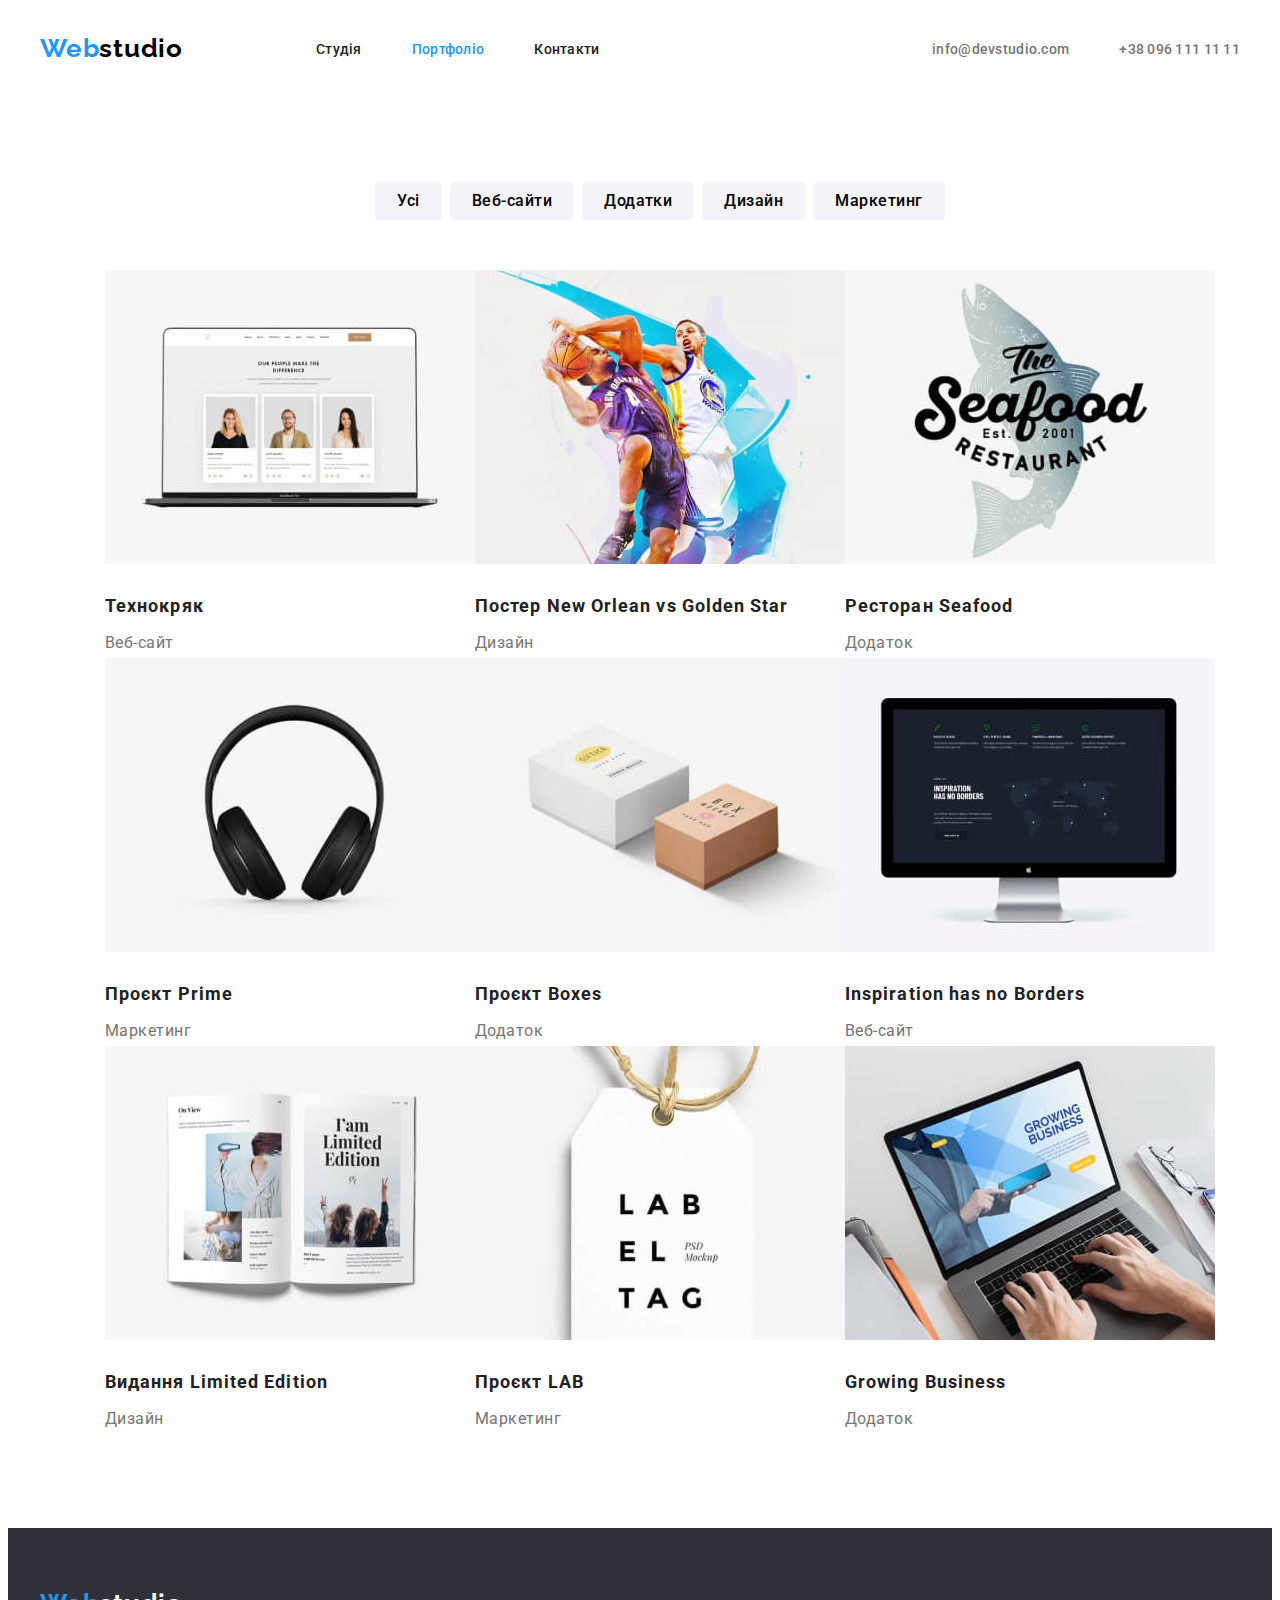
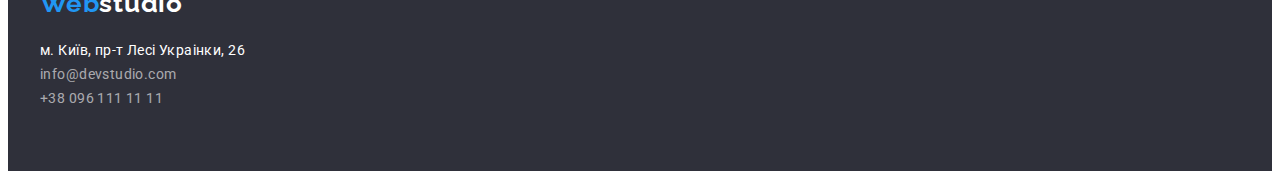
==== portfolio.html @ 60821e11 "Added 3-rd homework" ====
<!DOCTYPE html>
<html lang="uk">
  <head>
    <meta charset="UTF-8" />
    <meta http-equiv="X-UA-Compatible" content="IE=edge" />
    <meta name="viewport" content="width=device-width, initial-scale=1.0" />
    <title>Document</title>
    <link rel="preconnect" href="https://fonts.googleapis.com" />
    <link rel="preconnect" href="https://fonts.gstatic.com" crossorigin />
    <link
      href="https://fonts.googleapis.com/css2?family=Raleway:wght@700&family=Roboto:wght@400;500;700;900&display=swap"
      rel="stylesheet"
    />
    <link rel="stylesheet" href="./css/styles.css" />
  </head>
  <body>
    <header class="all-nav">
      <div class="all-nav-container container">
        <nav class="page-nav">
          <a class="all-logo-header" href="./index.html">
            <span class="logo-part">Web</span>studio</a
          >
          <ul class="nav-menu list">
            <li class="nav-item">
              <a class="main-nav-link" href="./index.html">Студія</a>
            </li>
            <li class="nav-item">
              <a class="main-nav-link current" href="./portfolio.html">Портфоліо</a>
            </li>
            <li class="nav-item"><a class="main-nav-link" href="#">Контакти</a></li>
          </ul>
        </nav>

        <ul class="contacts-container list">
          <li>
            <a class="side-nav-links" href="mailto:info@devstudio.com">info@devstudio.com</a>
          </li>
          <li><a class="side-nav-links" href="tel:+380961111111">+38 096 111 11 11</a></li>
        </ul>
      </div>
    </header>
    <main>
      <!-- Фильтр из кнопок -->
      <section class="hero-portfolio-section section">
        <div class="container">
          <!-- Убранный заголовок №2 -->
          <h1 class="visually-hidden">Фільтр кнопок</h1>
          <ul class="filter-btn-list list">
            <li><button class="filter-btn" type="button">Усі</button></li>
            <li><button class="filter-btn" type="button">Веб-сайти</button></li>
            <li><button class="filter-btn" type="button">Додатки</button></li>
            <li><button class="filter-btn" type="button">Дизайн</button></li>
            <li><button class="filter-btn" type="button">Маркетинг</button></li>
          </ul>
          <ul class="variant-menu list">
            <li>
              <img src="./images/techno-kryak.jpg" alt="Фото веб-сайту" />

              <h2 class="variant-title">Технокряк</h2>
              <p class="variant-description">Веб-сайт</p>
            </li>
            <li>
              <img src="./images/basket-poster.jpg" alt="Фото дизайну з баскетболу" />

              <h2 class="variant-title">Постер New Orlean vs Golden Star</h2>
              <p class="variant-description">Дизайн</p>
            </li>
            <li>
              <img src="./images/restaurant-poster.jpg" alt="Логотип ресторану" />

              <h2 class="variant-title">Ресторан Seafood</h2>
              <p class="variant-description">Додаток</p>
            </li>
            <li>
              <img src="./images/headphones.jpg" alt="Фото навушников" />

              <h2 class="variant-title">Проєкт Prime</h2>
              <p class="variant-description">Маркетинг</p>
            </li>
            <li>
              <img src="./images/box-project.jpg" alt="Фото з двома коробками" />

              <h2 class="variant-title">Проєкт Boxes</h2>
              <p class="variant-description">Додаток</p>
            </li>
            <li>
              <img src="./images/inspiration.jpg" alt="Фото іншого веб-сайту" />

              <h2 class="variant-title">Inspiration has no Borders</h2>
              <p class="variant-description">Веб-сайт</p>
            </li>
            <li>
              <img src="./images/book-release.jpg" alt="Дизайн книги" />

              <h2 class="variant-title">Видання Limited Edition</h2>
              <p class="variant-description">Дизайн</p>
            </li>
            <li>
              <img src="./images/project-lab.jpg" alt="Дизайн проекту" />

              <h2 class="variant-title">Проєкт LAB</h2>
              <p class="variant-description">Маркетинг</p>
            </li>
            <li>
              <img src="./images/growing-business.jpg" alt="Фото бізнес сайту" />

              <h2 class="variant-title">Growing Business</h2>
              <p class="variant-description">Додаток</p>
            </li>
          </ul>
        </div>
      </section>
    </main>
    <footer class="footer-section">
      <div class="footer-container container">
        <a class="all-logo-footer" href="index.html"><span class="logo-part">Web</span>studio</a>
        <address>
          <ul class="footer-list list">
            <li>
              <a
                class="adress"
                href="https://goo.gl/maps/CPtrU1FHBa2aNyZL9"
                target="_blank"
                rel="noopener noreferrer nofollow"
                >м. Київ, пр-т Лесі Украінки, 26</a
              >
            </li>
            <li><a class="contacts" href="mailto:info@devstudio.com">info@devstudio.com</a></li>
            <li><a class="contacts" href="tel:+380961111111">+38 096 111 11 11</a></li>
          </ul>
        </address>
      </div>
    </footer>
  </body>
</html>
---- css/styles.css ----
/* Preparations */
:root{
    /* Fonts */
    --paragraf-color:#757575;
    --headings-color:#212121;
    --additional-color:#FFFFFF;
    --hover-color:#2196F3;
    --logo-color:#000000;

    /* Background */

    --main-background:#FFFFFF;
    --fourth-section-background: #F5F5F5;
    --fourth-section-list:#F5F4FA;
    --additional-background:#2F303A;

    /* Buttons */
    --hero-btn-hover:#188CE8;
    --button-hover:#2196F3;
    --button-background:#F5F4FA;
}

body{
    font-family: 'Roboto', sans-serif;
    color: var(--paragraf-color);
    background-color: var(--main-background);

}
h1,h2,h3,h4,h5,h6,p,ul{
    margin-top: 0;
    margin-bottom: 0;
}

.section{
    padding-top: 94px;
    padding-bottom: 94px;
}
.container{
    width: 1200px;
    padding: 0px 15px;
    margin: 0 auto;
}


.visually-hidden {
    position: absolute;
    white-space: nowrap;
    width: 1px;
    height: 1px;
    overflow: hidden;
    border: 0;
    padding: 0;
    clip: rect(0 0 0 0);
    clip-path: inset(50%);
    margin: -1px;
}

/* Шапка */
.all-nav-container {
    display: flex;
    justify-content: space-between;
    align-items: center;
    height: 80px;

    border: 1px #ECECEC

}

.page-nav {
    display: flex;
    align-items: center;
    gap: 93px;
}

.nav-menu,
.contacts-container {
   display: flex;
   gap: 50px;

}

.all-logo-header{
        font-family: 'Raleway', sans-serif;
        font-weight: 700;
        font-size: 26px;
        line-height: 1.19;
        color: var(--logo-color);
        text-decoration: none;
        letter-spacing: 0.03em;
}
.logo-part{
 color: var(--hover-color);

}

.list{
    list-style-type: none;
}

.all-nav{
    background-color: var(--main-background);
}
.main-nav-link{
        font-weight: 500;
        font-size: 14px;
        line-height: 1.14;
        color: var(--headings-color);
        letter-spacing: 0.02em;
        text-decoration: none;
}

.main-nav-link:hover,
.main-nav-link:focus{
    color: var(--hover-color);
}
.current {
    color: var(--hover-color);

}
.side-nav-links{
        font-weight: 500;
        font-size: 14px;
        line-height: 1.14;
        color: var(--paragraf-color);
        letter-spacing: 0.02em;
        text-decoration: none;
}
.side-nav-links:hover,
.side-nav-links:focus {
    color: var(--hover-color);
}

/* Main Studio */

/* 1 (Hero) */

.hero-section{
        font-weight: 900;
        font-size: 44px;
        line-height: 1.36;
        text-align: center;
        letter-spacing: 0.06em;
        text-transform: uppercase;
        background-color: var(--additional-background);
        color: var(--additional-color);


}
.hero-container {
    height: 600px;
    padding: 200px ;
}
.hero-section-title {
    font-weight: 900;
    font-size: 44px;
    line-height: 1.36;
    text-align: center;
    letter-spacing: 0.06em;
    text-transform: uppercase;
    color: var(--additional-color);

    width: 696px;
    height: 120px; 
    margin-bottom: 30px;
    margin-right: auto;
    margin-left: auto;

}
.hero-btn{
        background-color: var(--button-hover);
        color: var(--additional-color);
        font-weight: 700;
        font-size: 16px;
        line-height: 1.88;
        text-align: center;
        letter-spacing: 0.06em;
        border-radius: 4px;
        border: 0;
        cursor: pointer;
        font-family: inherit;

        width: 216px;
        height: 50px;
        
}
.hero-btn:hover,
.hero-btn:focus{
   background-color: var(--hero-btn-hover);
}

/* 2 */

.second-section{
    background-color: var(--main-background);
}
 
.second-section-list{
        font-size: 14px;
        line-height: 1.71;   
        letter-spacing: 0.03em;
        color: var(--paragraf-color);

        display: flex;
        align-items: center;
        justify-content: center;
        gap: 30px;
       
}
.second-section-title{
        color: var(--headings-color);
        font-size: 14px;
        line-height: 1.14;
        letter-spacing: 0.03em;
        text-transform: uppercase;

        margin-bottom: 10px;
}

/* 3 */

.third-section{
     background-color: var(--main-background);
}
.third-section-list{
    display: flex;
    align-items: center;
    justify-content: center;
    gap: 30px;
}

.third-section-title{
        font-size: 36px;
        line-height: 1.16;
        text-align: center;
        letter-spacing: 0.03em;
        color: var(--headings-color);

        margin-bottom: 50px;
}

/* 4 */
.fourth-section{
    background-color: var(--fourth-section-list);
}
.fourth-section-list{
    display: flex;
    justify-content: center;
    align-items: center;
    gap: 30px;

}
.fourth-section-item{
    background-color: var(--main-background);
    padding-top: 30px;
    padding-bottom: 10px;
}
.fourth-section-item h3{
    margin-bottom: 10px;
}
.fourth-section-title{
        font-size: 36px;
        line-height: 1.16;
        text-align: center;
        letter-spacing: 0.03em;
        color: var(--headings-color);

        margin-bottom: 50px;
}
.fourth-sub-title{
        font-weight: 500;
        font-size: 16px;
        line-height: 1.18;
        text-align: center;
        letter-spacing: 0.03em;
        color: var(--headings-color);
}
.describe-list{
        font-size: 16px;
        line-height: 1.18;
        text-align: center;
        letter-spacing: 0.03em;
}

/* Footer */
.footer-container{
    display: flex;
    flex-direction: column;
    padding-top: 60px;
    padding-bottom: 60px;

}
.footer-list{
    padding-left: 0;
}
.footer-list:not(:last-child){
    margin-bottom: 9px;
}
.all-logo-footer{
        font-family: 'Raleway', sans-serif;
        font-weight: 700;
        font-size: 26px;
        line-height: 1.19;
        letter-spacing: 0.03em;
        color: var(--additional-color);
        text-decoration: none;

        margin-bottom: 20px;
}

.footer-section{
        background-color: var(--additional-background);
}
.adress{
    font-size: 14px;
    line-height: 1.71;
    letter-spacing: 0.03em;
    color: var(--additional-color);
    text-decoration: none;
    font-style: normal;
}
.adress:hover,
.adress:focus {
    color: var(--hover-color);
}
.contacts{
    font-size: 14px;
    line-height: 1.71;
    letter-spacing: 0.03em;
    color: rgba(255, 255, 255, 0.6);
    text-decoration: none;
    font-style: normal;
}
.contacts:hover,
.contacts:focus {
    color: var(--hover-color);
}



/* Main Portfolio */
.hero-portfolio-section{
    border-color: var(--main-background);
}
.filter-btn-list{
    display: flex;
    justify-content: center;
    align-items: center;
    gap: 8px;
    margin-bottom: 50px;
}
.filter-btn{
    font-weight: 500;
    font-size: 16px;
    line-height: 1.62;
    text-align: center;
    letter-spacing: 0.03em;
    background-color: var(--button-background);
    border-radius: 4px;
    border: 0;
    cursor: pointer;
    font-family: inherit;

    padding: 6px 22px;
}
.filter-btn:hover,
.filter-btn:focus{
    background-color: var(--button-hover);
    color: var(--additional-color);

}
.variant-menu{
    display: flex;
     flex-wrap: wrap;
    justify-content: center;
    align-items: center;
    flex-basis: calc((100%-2*30)/3);
}
.variant-menu img{
    margin-bottom: 20px;
}
.variant-menu h2{
    margin-bottom: 4px;
}


.variant-title{
        font-size: 18px;
        line-height: 2;
        letter-spacing: 0.06em;
        color:var(--headings-color);
}

.variant-description{
        font-size: 16px;
        line-height: 1.88;
        letter-spacing: 0.03em;
        color: var(--paragraf-color);
}
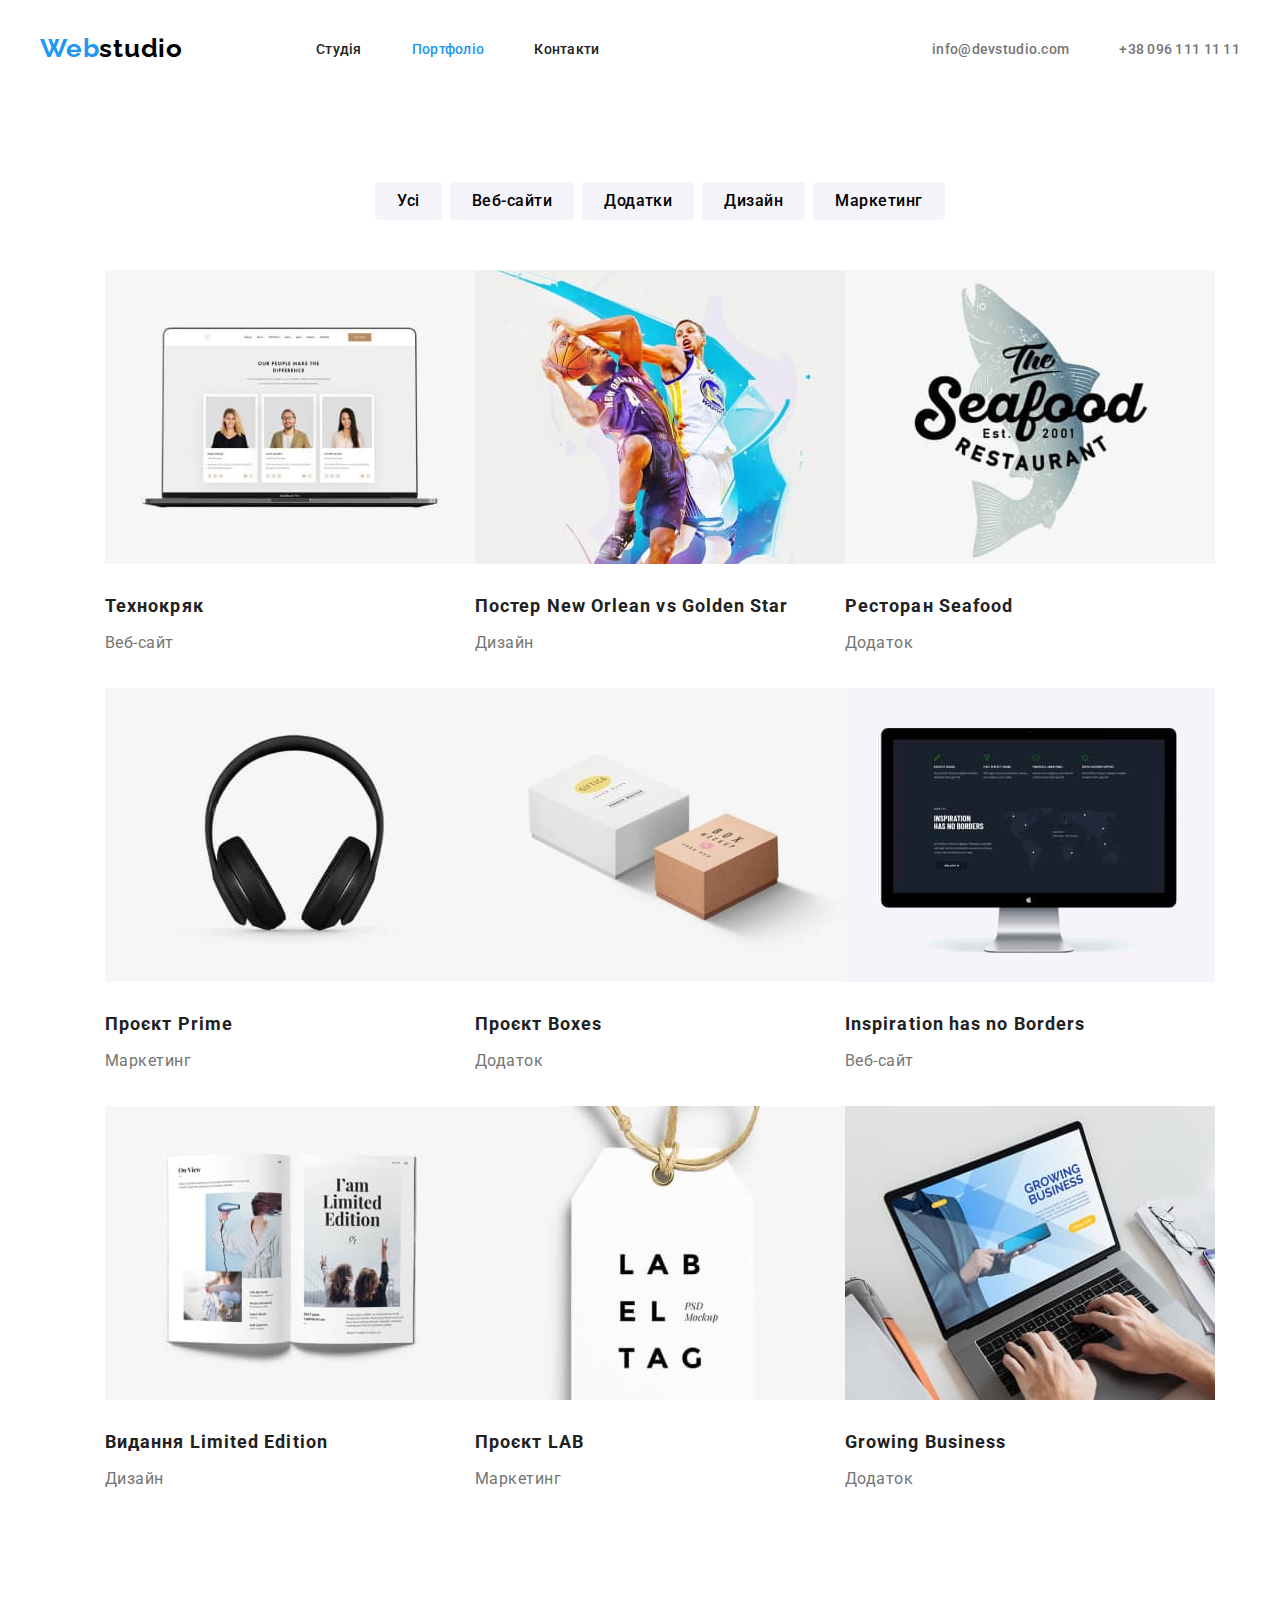
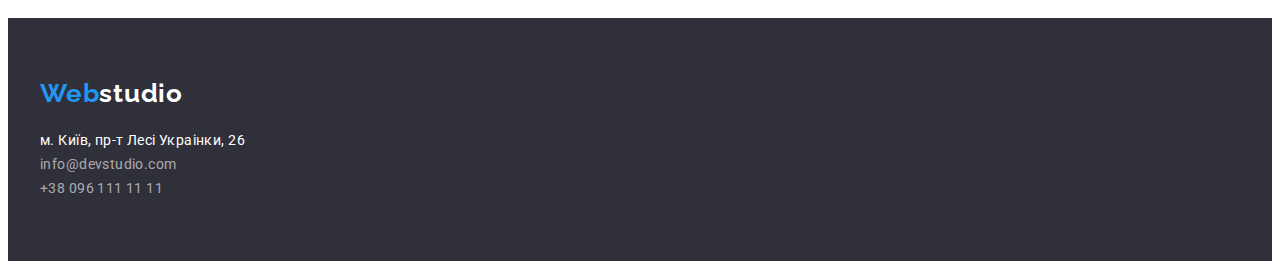
==== commit ffd3e4f1: "added 3-rd h/w" ====
--- a/portfolio.html
+++ b/portfolio.html
@@ -53,55 +53,55 @@
             <li><button class="filter-btn" type="button">Маркетинг</button></li>
           </ul>
           <ul class="variant-menu list">
-            <li>
+            <li class="variant-menu-item">
               <img src="./images/techno-kryak.jpg" alt="Фото веб-сайту" />
 
               <h2 class="variant-title">Технокряк</h2>
               <p class="variant-description">Веб-сайт</p>
             </li>
-            <li>
+            <li class="variant-menu-item">
               <img src="./images/basket-poster.jpg" alt="Фото дизайну з баскетболу" />
 
               <h2 class="variant-title">Постер New Orlean vs Golden Star</h2>
               <p class="variant-description">Дизайн</p>
             </li>
-            <li>
+            <li class="variant-menu-item">
               <img src="./images/restaurant-poster.jpg" alt="Логотип ресторану" />
 
               <h2 class="variant-title">Ресторан Seafood</h2>
               <p class="variant-description">Додаток</p>
             </li>
-            <li>
+            <li class="variant-menu-item">
               <img src="./images/headphones.jpg" alt="Фото навушников" />
 
               <h2 class="variant-title">Проєкт Prime</h2>
               <p class="variant-description">Маркетинг</p>
             </li>
-            <li>
+            <li class="variant-menu-item">
               <img src="./images/box-project.jpg" alt="Фото з двома коробками" />
 
               <h2 class="variant-title">Проєкт Boxes</h2>
               <p class="variant-description">Додаток</p>
             </li>
-            <li>
+            <li class="variant-menu-item">
               <img src="./images/inspiration.jpg" alt="Фото іншого веб-сайту" />
 
               <h2 class="variant-title">Inspiration has no Borders</h2>
               <p class="variant-description">Веб-сайт</p>
             </li>
-            <li>
+            <li class="variant-menu-item">
               <img src="./images/book-release.jpg" alt="Дизайн книги" />
 
               <h2 class="variant-title">Видання Limited Edition</h2>
               <p class="variant-description">Дизайн</p>
             </li>
-            <li>
+            <li class="variant-menu-item">
               <img src="./images/project-lab.jpg" alt="Дизайн проекту" />
 
               <h2 class="variant-title">Проєкт LAB</h2>
               <p class="variant-description">Маркетинг</p>
             </li>
-            <li>
+            <li class="variant-menu-item">
               <img src="./images/growing-business.jpg" alt="Фото бізнес сайту" />
 
               <h2 class="variant-title">Growing Business</h2>
--- a/css/styles.css
+++ b/css/styles.css
@@ -373,7 +373,8 @@
      flex-wrap: wrap;
     justify-content: center;
     align-items: center;
-    flex-basis: calc((100%-2*30)/3);
+     flex-basis: calc((100%-2*30)/3); 
+    margin-bottom: 30px;
 }
 .variant-menu img{
     margin-bottom: 20px;
@@ -381,6 +382,11 @@
 .variant-menu h2{
     margin-bottom: 4px;
 }
+.variant-menu-item:nth-child(-n+6){
+    margin-bottom: 30px;
+
+}
+
 
 
 .variant-title{
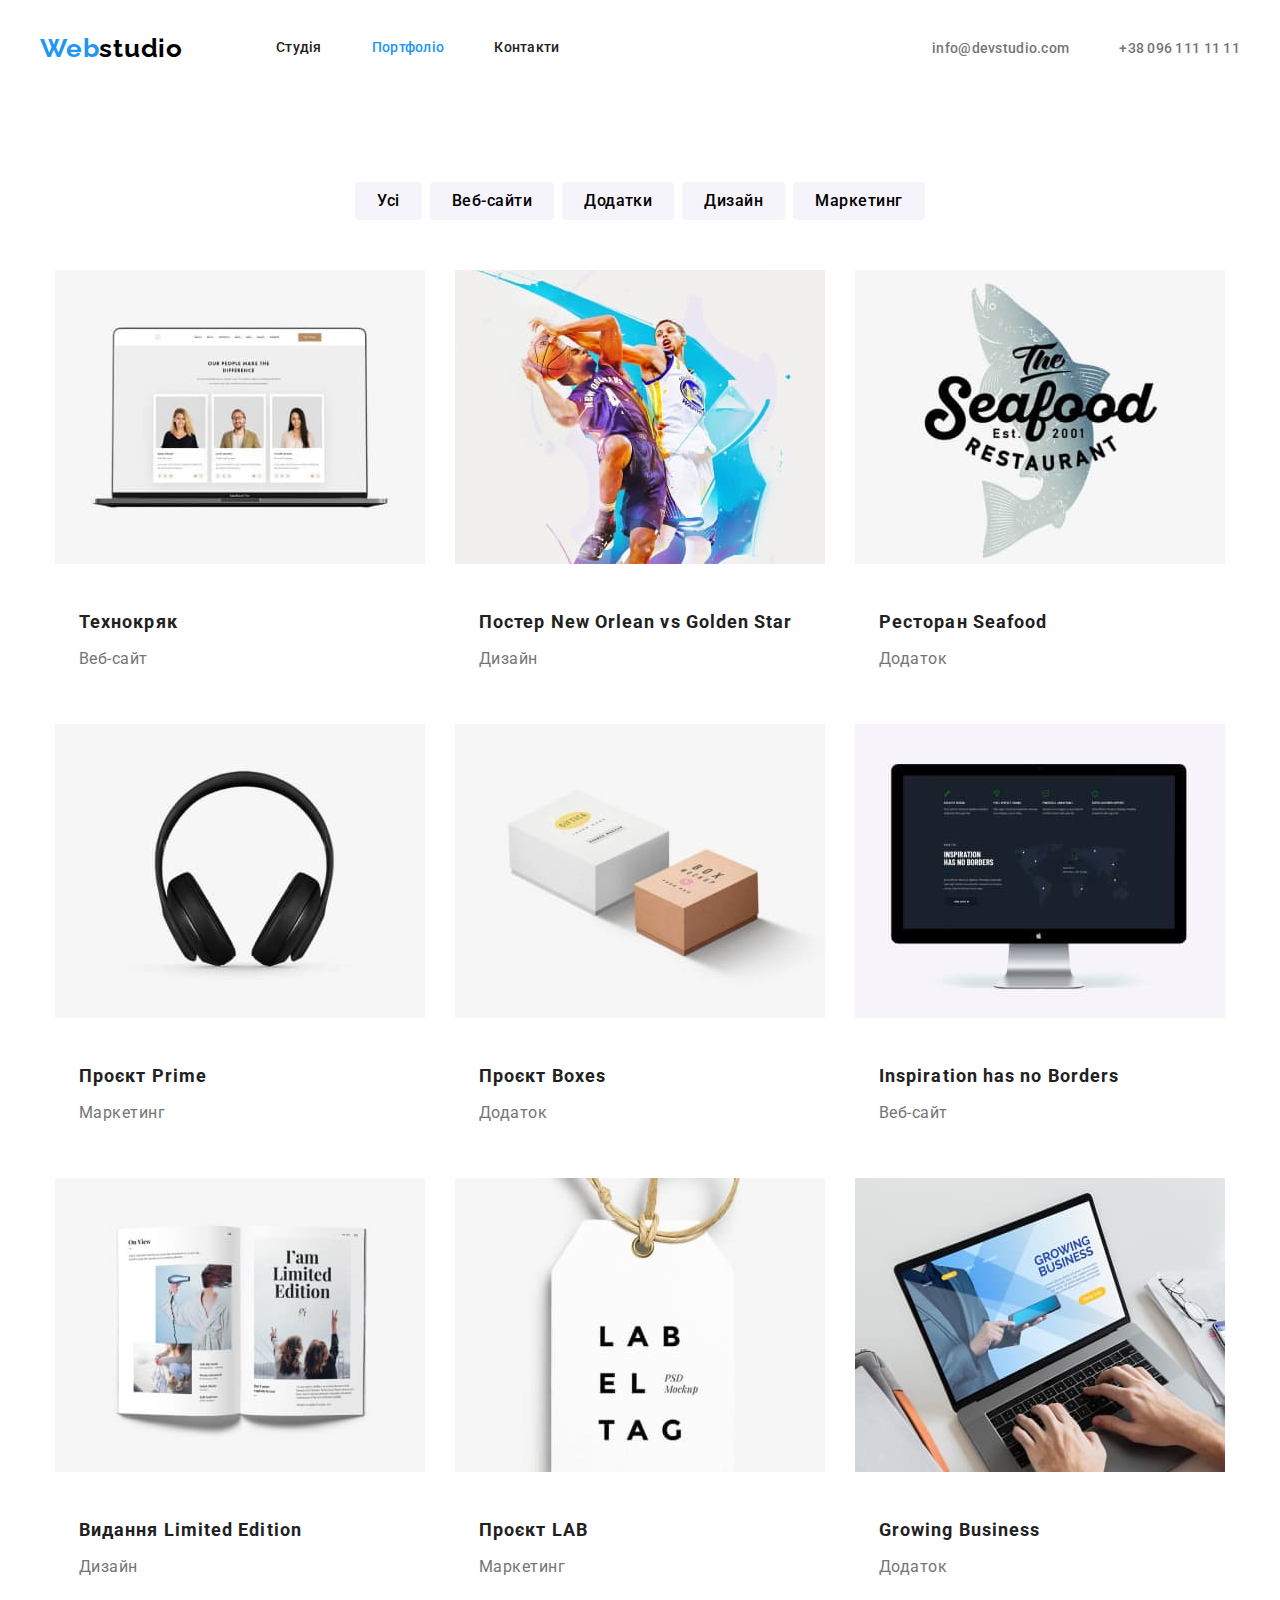
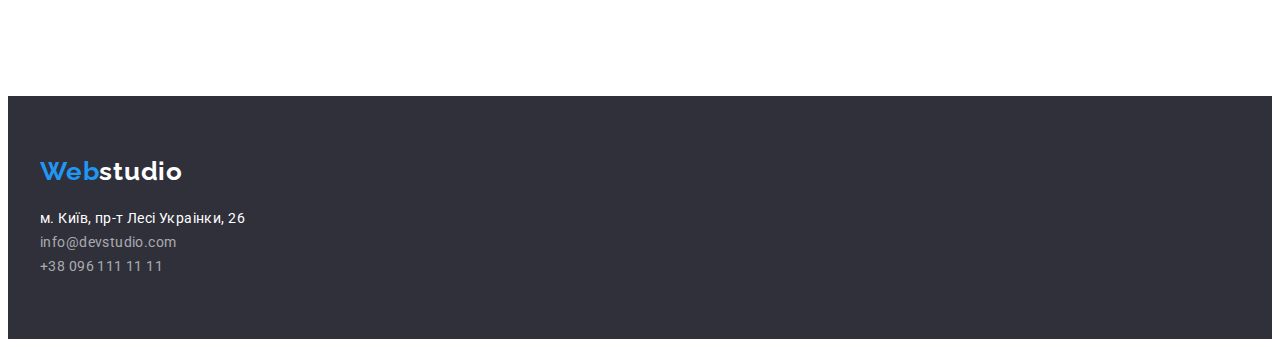
==== commit 2c9abcea: "Correction 03.12.22" ====
--- a/portfolio.html
+++ b/portfolio.html
@@ -55,57 +55,66 @@
           <ul class="variant-menu list">
             <li class="variant-menu-item">
               <img src="./images/techno-kryak.jpg" alt="Фото веб-сайту" />
-
-              <h2 class="variant-title">Технокряк</h2>
-              <p class="variant-description">Веб-сайт</p>
+              <div class="variant-description-item">
+                <h2 class="variant-title">Технокряк</h2>
+                <p class="variant-description">Веб-сайт</p>
+              </div>
             </li>
             <li class="variant-menu-item">
               <img src="./images/basket-poster.jpg" alt="Фото дизайну з баскетболу" />
-
-              <h2 class="variant-title">Постер New Orlean vs Golden Star</h2>
-              <p class="variant-description">Дизайн</p>
+              <div class="variant-description-item">
+                <h2 class="variant-title">Постер New Orlean vs Golden Star</h2>
+                <p class="variant-description">Дизайн</p>
+              </div>
             </li>
             <li class="variant-menu-item">
               <img src="./images/restaurant-poster.jpg" alt="Логотип ресторану" />
-
-              <h2 class="variant-title">Ресторан Seafood</h2>
-              <p class="variant-description">Додаток</p>
+              <div class="variant-description-item">
+                <h2 class="variant-title">Ресторан Seafood</h2>
+                <p class="variant-description">Додаток</p>
+              </div>
             </li>
             <li class="variant-menu-item">
               <img src="./images/headphones.jpg" alt="Фото навушников" />
-
-              <h2 class="variant-title">Проєкт Prime</h2>
-              <p class="variant-description">Маркетинг</p>
+              <div class="variant-description-item">
+                <h2 class="variant-title">Проєкт Prime</h2>
+                <p class="variant-description">Маркетинг</p>
+              </div>
             </li>
             <li class="variant-menu-item">
               <img src="./images/box-project.jpg" alt="Фото з двома коробками" />
-
-              <h2 class="variant-title">Проєкт Boxes</h2>
-              <p class="variant-description">Додаток</p>
+              <div class="variant-description-item">
+                <h2 class="variant-title">Проєкт Boxes</h2>
+                <p class="variant-description">Додаток</p>
+              </div>
             </li>
             <li class="variant-menu-item">
               <img src="./images/inspiration.jpg" alt="Фото іншого веб-сайту" />
-
-              <h2 class="variant-title">Inspiration has no Borders</h2>
-              <p class="variant-description">Веб-сайт</p>
+              <div class="variant-description-item">
+                <h2 class="variant-title">Inspiration has no Borders</h2>
+                <p class="variant-description">Веб-сайт</p>
+              </div>
             </li>
             <li class="variant-menu-item">
               <img src="./images/book-release.jpg" alt="Дизайн книги" />
-
-              <h2 class="variant-title">Видання Limited Edition</h2>
-              <p class="variant-description">Дизайн</p>
+              <div class="variant-description-item">
+                <h2 class="variant-title">Видання Limited Edition</h2>
+                <p class="variant-description">Дизайн</p>
+              </div>
             </li>
             <li class="variant-menu-item">
               <img src="./images/project-lab.jpg" alt="Дизайн проекту" />
-
-              <h2 class="variant-title">Проєкт LAB</h2>
-              <p class="variant-description">Маркетинг</p>
+              <div class="variant-description-item">
+                <h2 class="variant-title">Проєкт LAB</h2>
+                <p class="variant-description">Маркетинг</p>
+              </div>
             </li>
             <li class="variant-menu-item">
               <img src="./images/growing-business.jpg" alt="Фото бізнес сайту" />
-
-              <h2 class="variant-title">Growing Business</h2>
-              <p class="variant-description">Додаток</p>
+              <div class="variant-description-item">
+                <h2 class="variant-title">Growing Business</h2>
+                <p class="variant-description">Додаток</p>
+              </div>
             </li>
           </ul>
         </div>
--- a/css/styles.css
+++ b/css/styles.css
@@ -29,6 +29,11 @@
 h1,h2,h3,h4,h5,h6,p,ul{
     margin-top: 0;
     margin-bottom: 0;
+}
+img {
+    display: block;
+    max-width: 100%;
+    height: auto;
 }
 
 .section{
@@ -56,13 +61,14 @@
 }
 
 /* Шапка */
+.all-nav{
+    border-bottom: 1px #ECECEC;
+}
+
 .all-nav-container {
     display: flex;
     justify-content: space-between;
     align-items: center;
-    height: 80px;
-
-    border: 1px #ECECEC
 
 }
 
@@ -76,6 +82,7 @@
 .contacts-container {
    display: flex;
    gap: 50px;
+   padding-left: 0;
 
 }
 
@@ -107,6 +114,9 @@
         color: var(--headings-color);
         letter-spacing: 0.02em;
         text-decoration: none;
+
+        padding: 32px 0;
+        display: block;
 }
 
 .main-nav-link:hover,
@@ -135,20 +145,15 @@
 /* 1 (Hero) */
 
 .hero-section{
-        font-weight: 900;
-        font-size: 44px;
-        line-height: 1.36;
-        text-align: center;
-        letter-spacing: 0.06em;
-        text-transform: uppercase;
+        text-align: center;
         background-color: var(--additional-background);
         color: var(--additional-color);
 
+        padding-top: 200px;
+        padding-bottom: 200px;
 
 }
 .hero-container {
-    height: 600px;
-    padding: 200px ;
 }
 .hero-section-title {
     font-weight: 900;
@@ -201,10 +206,14 @@
         color: var(--paragraf-color);
 
         display: flex;
-        align-items: center;
+        align-items: flex-start;
         justify-content: center;
         gap: 30px;
+        padding-left: 0;
        
+}
+.second-list-item{
+    width: 270px;
 }
 .second-section-title{
         color: var(--headings-color);
@@ -220,12 +229,15 @@
 
 .third-section{
      background-color: var(--main-background);
+
+     padding-top: 0;
 }
 .third-section-list{
     display: flex;
     align-items: center;
     justify-content: center;
     gap: 30px;
+    padding-left: 0;
 }
 
 .third-section-title{
@@ -247,12 +259,13 @@
     justify-content: center;
     align-items: center;
     gap: 30px;
+    padding-left: 0;
 
 }
 .fourth-section-item{
     background-color: var(--main-background);
     padding-top: 30px;
-    padding-bottom: 10px;
+    padding-bottom: 30px;
 }
 .fourth-section-item h3{
     margin-bottom: 10px;
@@ -285,16 +298,15 @@
 .footer-container{
     display: flex;
     flex-direction: column;
-    padding-top: 60px;
-    padding-bottom: 60px;
 
 }
 .footer-list{
     padding-left: 0;
 }
-.footer-list:not(:last-child){
-    margin-bottom: 9px;
-}
+.footer-list-item{
+ margin-bottom: 9px;
+}
+
 .all-logo-footer{
         font-family: 'Raleway', sans-serif;
         font-weight: 700;
@@ -309,6 +321,9 @@
 
 .footer-section{
         background-color: var(--additional-background);
+
+        padding-top: 60px;
+        padding-bottom: 60px;
 }
 .adress{
     font-size: 14px;
@@ -347,6 +362,7 @@
     align-items: center;
     gap: 8px;
     margin-bottom: 50px;
+    padding-left: 0;
 }
 .filter-btn{
     font-weight: 500;
@@ -370,11 +386,15 @@
 }
 .variant-menu{
     display: flex;
-     flex-wrap: wrap;
+    flex-wrap: wrap;
     justify-content: center;
     align-items: center;
-     flex-basis: calc((100%-2*30)/3); 
-    margin-bottom: 30px;
+    flex-basis: calc((100%-2*30)/3); 
+    gap: 30px;
+    padding-left: 0;
+}
+.variant-description-item{
+    padding: 20px 24px;
 }
 .variant-menu img{
     margin-bottom: 20px;
@@ -382,10 +402,10 @@
 .variant-menu h2{
     margin-bottom: 4px;
 }
-.variant-menu-item:nth-child(-n+6){
-    margin-bottom: 30px;
-
-}
+.variant-menu-item{
+    border: 1px #EEEEEE;
+}
+
 
 
 
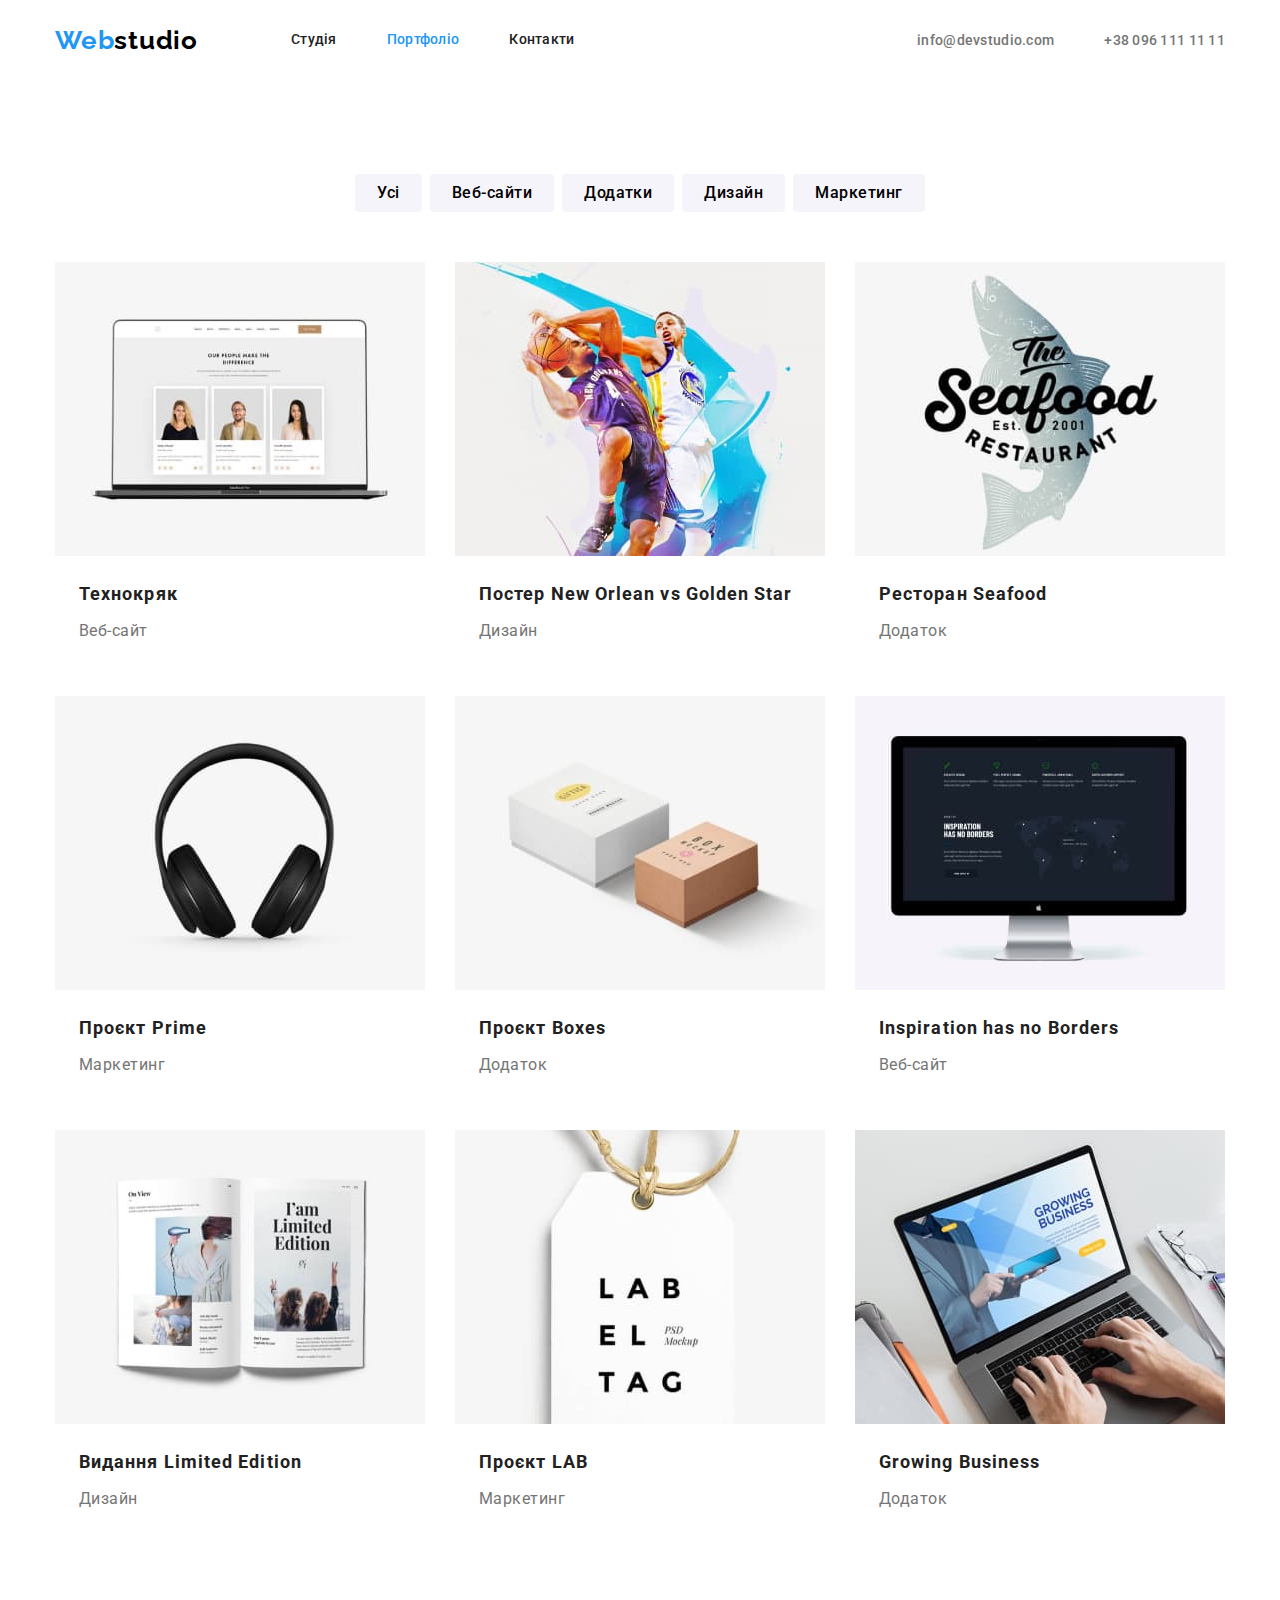
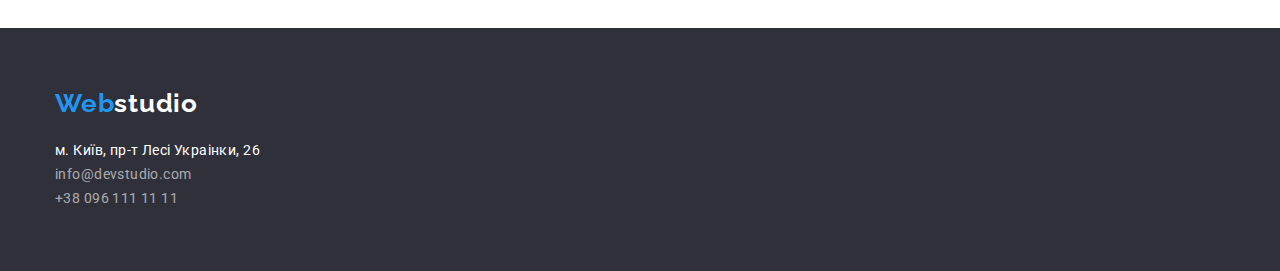
==== commit f1fc9fe0: "Corrected HW3" ====
--- a/portfolio.html
+++ b/portfolio.html
@@ -10,6 +10,10 @@
     <link
       href="https://fonts.googleapis.com/css2?family=Raleway:wght@700&family=Roboto:wght@400;500;700;900&display=swap"
       rel="stylesheet"
+    />
+    <link
+      rel="stylesheet"
+      href="https://cdnjs.cloudflare.com/ajax/libs/modern-normalize/1.1.0/modern-normalize.min.css"
     />
     <link rel="stylesheet" href="./css/styles.css" />
   </head>
--- a/css/styles.css
+++ b/css/styles.css
@@ -61,14 +61,12 @@
 }
 
 /* Шапка */
-.all-nav{
+
+.all-nav-container {
+    display: flex;
+    justify-content: space-between;
+    align-items: center;
     border-bottom: 1px #ECECEC;
-}
-
-.all-nav-container {
-    display: flex;
-    justify-content: space-between;
-    align-items: center;
 
 }
 
@@ -303,9 +301,12 @@
 .footer-list{
     padding-left: 0;
 }
-.footer-list-item{
- margin-bottom: 9px;
-}
+.footer-list-item:not(:last-child){
+margin-bottom: 9px;
+}
+
+
+
 
 .all-logo-footer{
         font-family: 'Raleway', sans-serif;
@@ -387,7 +388,6 @@
 .variant-menu{
     display: flex;
     flex-wrap: wrap;
-    justify-content: center;
     align-items: center;
     flex-basis: calc((100%-2*30)/3); 
     gap: 30px;
@@ -395,16 +395,13 @@
 }
 .variant-description-item{
     padding: 20px 24px;
-}
-.variant-menu img{
-    margin-bottom: 20px;
-}
+    border: 1px #EEEEEE;
+}
+
 .variant-menu h2{
     margin-bottom: 4px;
 }
-.variant-menu-item{
-    border: 1px #EEEEEE;
-}
+
 
 
 
